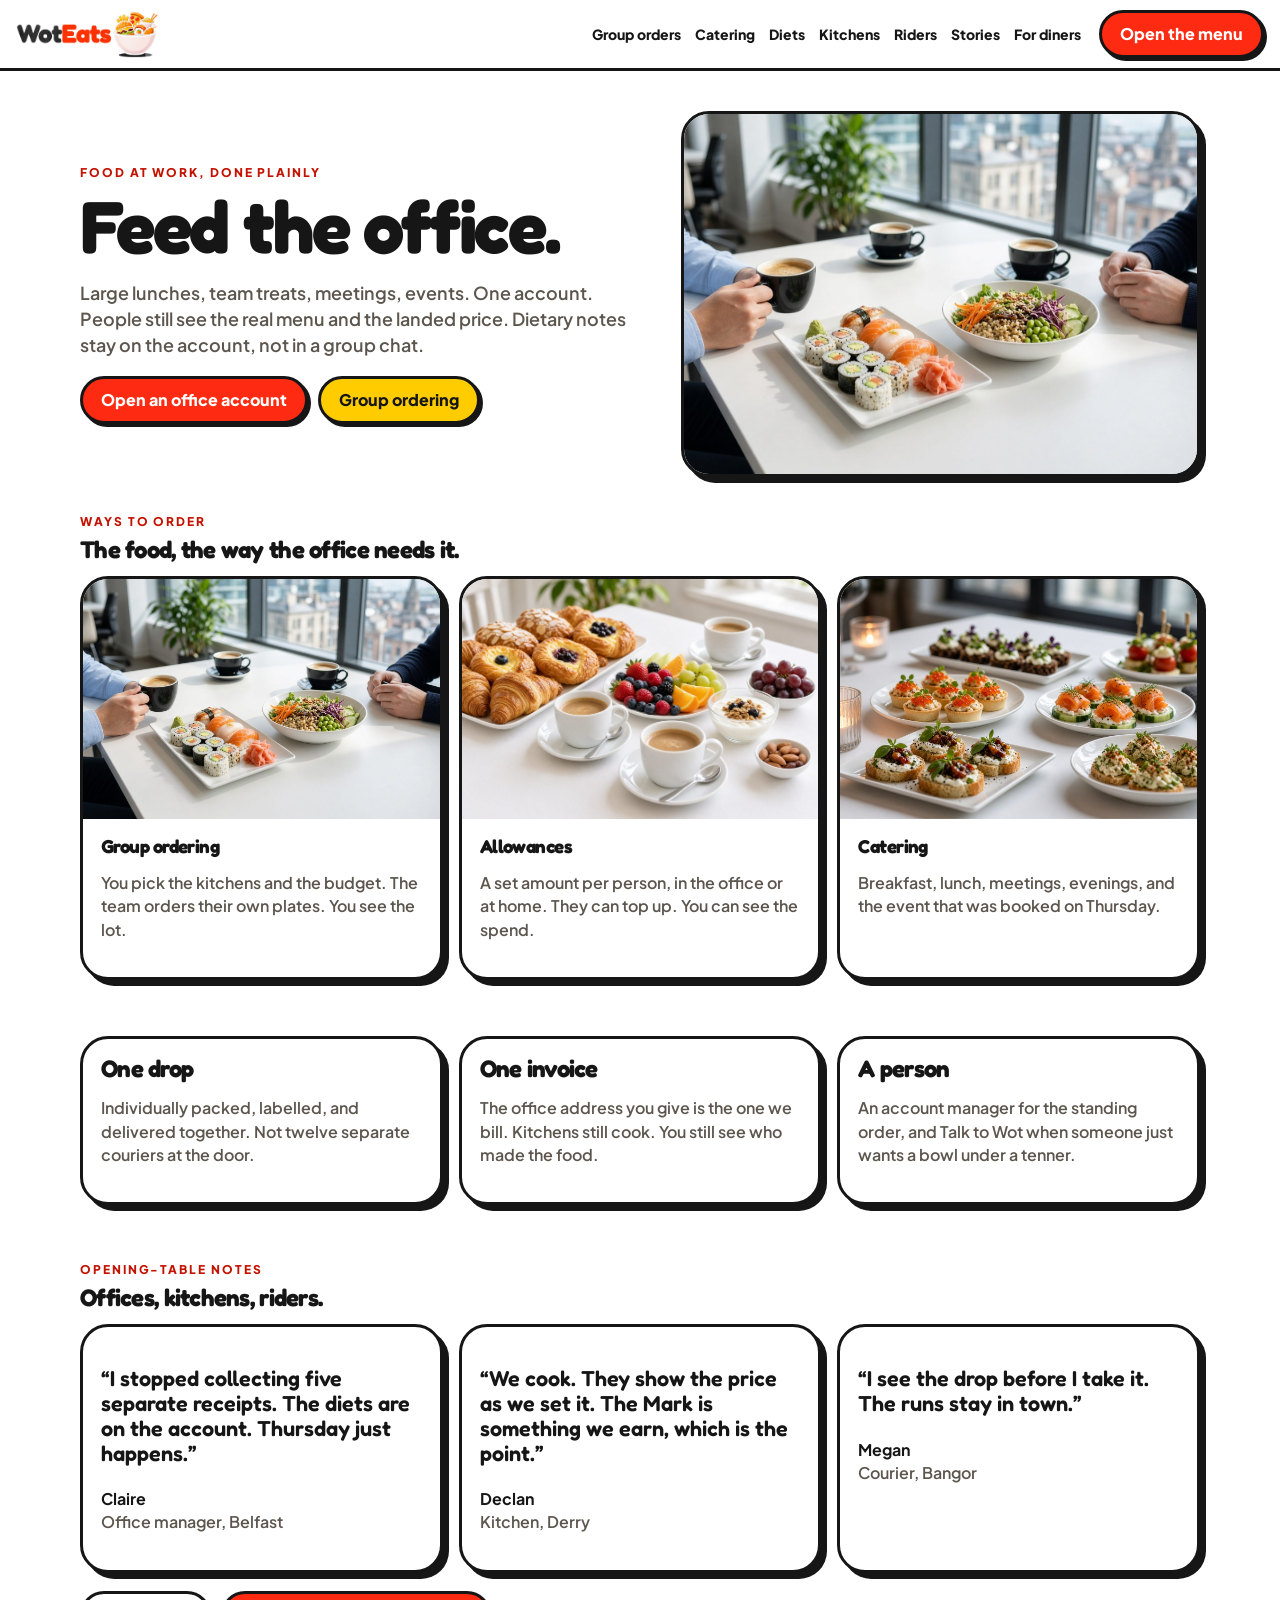
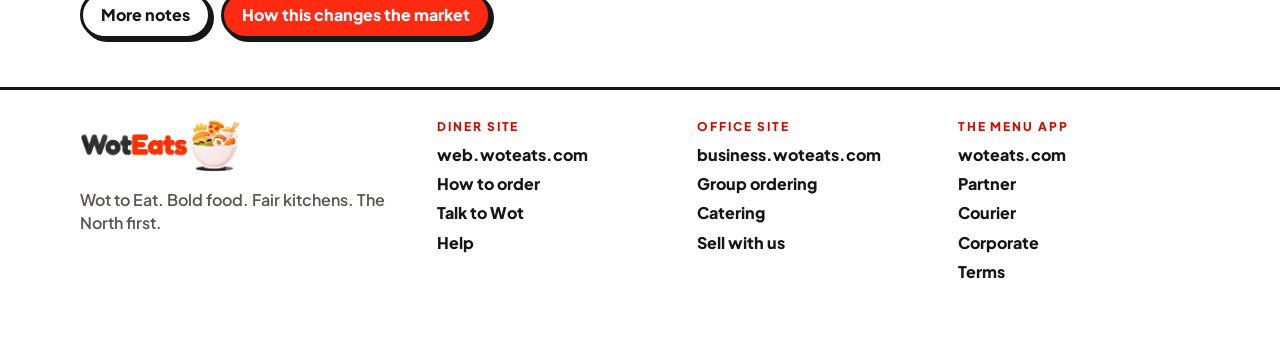
==== index.html @ 5404f60b "Open the WotEats marketing site." ====
<!doctype html>
<html lang="en-GB">
<head>
<meta charset="utf-8">
<meta name="viewport" content="width=device-width, initial-scale=1">
<title>WotEats for the office — WotEats</title>
<meta name="description" content="Group ordering, allowances, and catering from independent kitchens. One account. One invoice. Diets kept.">
<link rel="icon" href="img/favicon.png">
<link rel="preconnect" href="https://fonts.googleapis.com">
<link href="https://fonts.googleapis.com/css2?family=Fredoka:wght@600;700&family=Plus+Jakarta+Sans:wght@500;600;700;800&display=swap" rel="stylesheet">
<link rel="stylesheet" href="styles.css">
</head>
<body>
<header class="bar">
  <a href="https://business.woteats.com" aria-label="WotEats home"><img src="img/logo.png" alt="WotEats"></a>
  <nav>
    <a href="group.html">Group orders</a><a href="catering.html">Catering</a><a href="diets.html">Diets</a><a href="kitchens.html">Kitchens</a><a href="riders.html">Riders</a><a href="stories.html">Stories</a>
    <a href="https://web.woteats.com">For diners</a>
  </nav>
  <a class="btn" href="https://woteats.com">Open the menu</a>
</header>
<main class="wrap">

<section class="hero">
  <div>
    <p class="kicker">Food at work, done plainly</p>
    <h1>Feed the office.</h1>
    <p class="lede">Large lunches, team treats, meetings, events. One account. People still see the real menu and the landed price. Dietary notes stay on the account, not in a group chat.</p>
    <div class="row">
      <a class="btn" href="https://woteats.com/corporate">Open an office account</a>
      <a class="btn yolk" href="group.html">Group ordering</a>
    </div>
  </div>
  <div class="card"><img class="photo" style="height:360px" src="img/office.jpg" alt="An office lunch on a white table"></div>
</section>
<section>
  <p class="kicker">Ways to order</p>
  <h2>The food, the way the office needs it.</h2>
  <div style="height:14px"></div>
  <div class="grid3"><article class="card"><img class="photo" src="img/office.jpg" alt=""><div class="pad"><h3>Group ordering</h3><p class="muted">You pick the kitchens and the budget. The team orders their own plates. You see the lot.</p></div></article><article class="card"><img class="photo" src="img/breakfast.jpg" alt=""><div class="pad"><h3>Allowances</h3><p class="muted">A set amount per person, in the office or at home. They can top up. You can see the spend.</p></div></article><article class="card"><img class="photo" src="img/canapes.jpg" alt=""><div class="pad"><h3>Catering</h3><p class="muted">Breakfast, lunch, meetings, evenings, and the event that was booked on Thursday.</p></div></article></div>
</section>
<section class="grid3">
  <article class="card"><div class="pad"><h2>One drop</h2><p class="muted">Individually packed, labelled, and delivered together. Not twelve separate couriers at the door.</p></div></article>
  <article class="card"><div class="pad"><h2>One invoice</h2><p class="muted">The office address you give is the one we bill. Kitchens still cook. You still see who made the food.</p></div></article>
  <article class="card"><div class="pad"><h2>A person</h2><p class="muted">An account manager for the standing order, and Talk to Wot when someone just wants a bowl under a tenner.</p></div></article>
</section>
<section>
  <p class="kicker">Opening-table notes</p>
  <h2>Offices, kitchens, riders.</h2>
  <div style="height:14px"></div>
  <div class="grid3"><article class="card"><div class="pad"><p class="quote">“I stopped collecting five separate receipts. The diets are on the account. Thursday just happens.”</p><p><strong>Claire</strong><br><span class="muted">Office manager, Belfast</span></p></div></article><article class="card"><div class="pad"><p class="quote">“We cook. They show the price as we set it. The Mark is something we earn, which is the point.”</p><p><strong>Declan</strong><br><span class="muted">Kitchen, Derry</span></p></div></article><article class="card"><div class="pad"><p class="quote">“I see the drop before I take it. The runs stay in town.”</p><p><strong>Megan</strong><br><span class="muted">Courier, Bangor</span></p></div></article></div>
  <div class="row"><a class="btn ghost" href="stories.html">More notes</a><a class="btn" href="market.html">How this changes the market</a></div>
</section>

</main>
<footer>
  <div class="wrap foot">
    <div>
      <img src="img/logo.png" alt="" style="height:54px">
      <p class="muted">Wot to Eat. Bold food. Fair kitchens. The North first.</p>
    </div>
    <div>
      <p class="kicker">Diner site</p>
      <a href="https://web.woteats.com">web.woteats.com</a>
      <a href="https://web.woteats.com/order.html">How to order</a>
      <a href="https://web.woteats.com/wot.html">Talk to Wot</a>
      <a href="https://web.woteats.com/help.html">Help</a>
    </div>
    <div>
      <p class="kicker">Office site</p>
      <a href="https://business.woteats.com">business.woteats.com</a>
      <a href="https://business.woteats.com/group.html">Group ordering</a>
      <a href="https://business.woteats.com/catering.html">Catering</a>
      <a href="https://business.woteats.com/kitchens.html">Sell with us</a>
    </div>
    <div>
      <p class="kicker">The menu app</p>
      <a href="https://woteats.com">woteats.com</a>
      <a href="https://woteats.com/partner">Partner</a>
      <a href="https://woteats.com/courier">Courier</a>
      <a href="https://woteats.com/corporate">Corporate</a>
      <a href="https://woteats.com/terms">Terms</a>
    </div>
  </div>
</footer>
</body>
</html>
---- styles.css ----
:root { --ink:#161616; --tomato:#ff2a12; --yolk:#ffcc00; --muted:#5c564e; --card:#fff; }
* { box-sizing: border-box; }
html { scroll-behavior: smooth; }
body { margin:0; background:#fff; color:var(--ink); font-family:"Plus Jakarta Sans","Avenir Next","Segoe UI",sans-serif; font-weight:600; line-height:1.45; }
h1,h2,h3,h4 { font-family:Fredoka,"Plus Jakarta Sans",sans-serif; font-weight:700; letter-spacing:-0.03em; line-height:.98; margin:0; }
img { max-width:100%; display:block; }
a { color:inherit; }
.wrap { width:min(1120px, calc(100% - 32px)); margin:0 auto; }
.bar { position:sticky; top:0; z-index:20; background:#fff; border-bottom:3px solid var(--ink); display:flex; gap:18px; align-items:center; padding:10px 16px; }
.bar img { height:48px; width:auto; }
nav { display:flex; flex-wrap:wrap; gap:8px 14px; font-size:14px; font-weight:800; margin-left:auto; }
nav a { text-decoration:none; }
nav a:hover { color:var(--tomato); }
.btn { display:inline-flex; align-items:center; justify-content:center; min-height:48px; padding:0 18px; border-radius:999px; border:3px solid var(--ink); background:var(--tomato); color:#fff; font-weight:800; text-decoration:none; box-shadow:3px 3px 0 var(--ink); }
.btn.yolk { background:var(--yolk); color:var(--ink); }
.btn.ink { background:var(--ink); color:#fff; }
.btn.ghost { background:#fff; color:var(--ink); }
.hero { display:grid; grid-template-columns:1.05fr .95fr; gap:28px; align-items:center; padding:40px 0 8px; }
.kicker { font-size:12px; font-weight:800; letter-spacing:.16em; text-transform:uppercase; color:#c41200; margin:0 0 8px; }
h1 { font-size:clamp(2.6rem, 6vw, 4.6rem); }
.lede { font-size:1.12rem; color:var(--muted); max-width:40rem; }
.row { display:flex; flex-wrap:wrap; gap:10px; margin-top:18px; }
.card { border:3px solid var(--ink); border-radius:28px; background:#fff; box-shadow:6px 6px 0 var(--ink); overflow:hidden; }
.pad { padding:18px 18px 20px; }
.photo { width:100%; height:240px; object-fit:cover; background:#f6f1ea; }
.grid2 { display:grid; grid-template-columns:1fr 1fr; gap:16px; }
.grid3 { display:grid; grid-template-columns:repeat(3,1fr); gap:16px; }
section { padding:28px 0; }
.search { display:flex; gap:8px; margin-top:18px; background:#fff; border:3px solid var(--ink); border-radius:999px; padding:6px; box-shadow:4px 4px 0 var(--yolk); }
.search input { flex:1; border:0; min-height:44px; padding:0 14px; font:inherit; font-weight:700; outline:none; background:transparent; }
.search button { border:0; }
.quote { font-family:Fredoka,sans-serif; font-size:1.35rem; line-height:1.15; }
.muted { color:var(--muted); }
.steps { counter-reset:step; display:grid; gap:12px; }
.steps li { list-style:none; border:3px solid var(--ink); border-radius:22px; padding:14px 14px 14px 64px; position:relative; background:#fff; }
.steps { margin:0; padding:0; }
.steps li::before { counter-increment:step; content:counter(step); position:absolute; left:12px; top:12px; width:38px; height:38px; border-radius:50%; background:var(--yolk); border:3px solid var(--ink); display:grid; place-items:center; font-family:Fredoka,sans-serif; font-weight:700; }
footer { border-top:3px solid var(--ink); margin-top:20px; padding:28px 0 48px; }
.foot { display:grid; grid-template-columns:1.4fr 1fr 1fr 1fr; gap:18px; }
.foot a { display:block; text-decoration:none; font-weight:800; margin:6px 0; }
.foot a:hover { color:var(--tomato); }
.pill { display:inline-block; border:2px solid var(--ink); border-radius:999px; padding:4px 10px; font-size:13px; font-weight:800; background:var(--yolk); }
table { width:100%; border-collapse:separate; border-spacing:0; }
th,td { text-align:left; padding:12px; border-bottom:2px solid #16161622; vertical-align:top; }
form.ask { display:grid; gap:10px; }
label { font-size:14px; font-weight:800; display:grid; gap:4px; }
input,select,textarea { min-height:48px; border:3px solid var(--ink); border-radius:16px; padding:8px 12px; font:inherit; font-weight:700; background:#fff; }
textarea { min-height:110px; }
@media (max-width:860px) {
  .hero,.grid2,.grid3,.foot { grid-template-columns:1fr; }
  .bar { flex-wrap:wrap; }
  nav { margin-left:0; width:100%; }
  .photo { height:200px; }
}
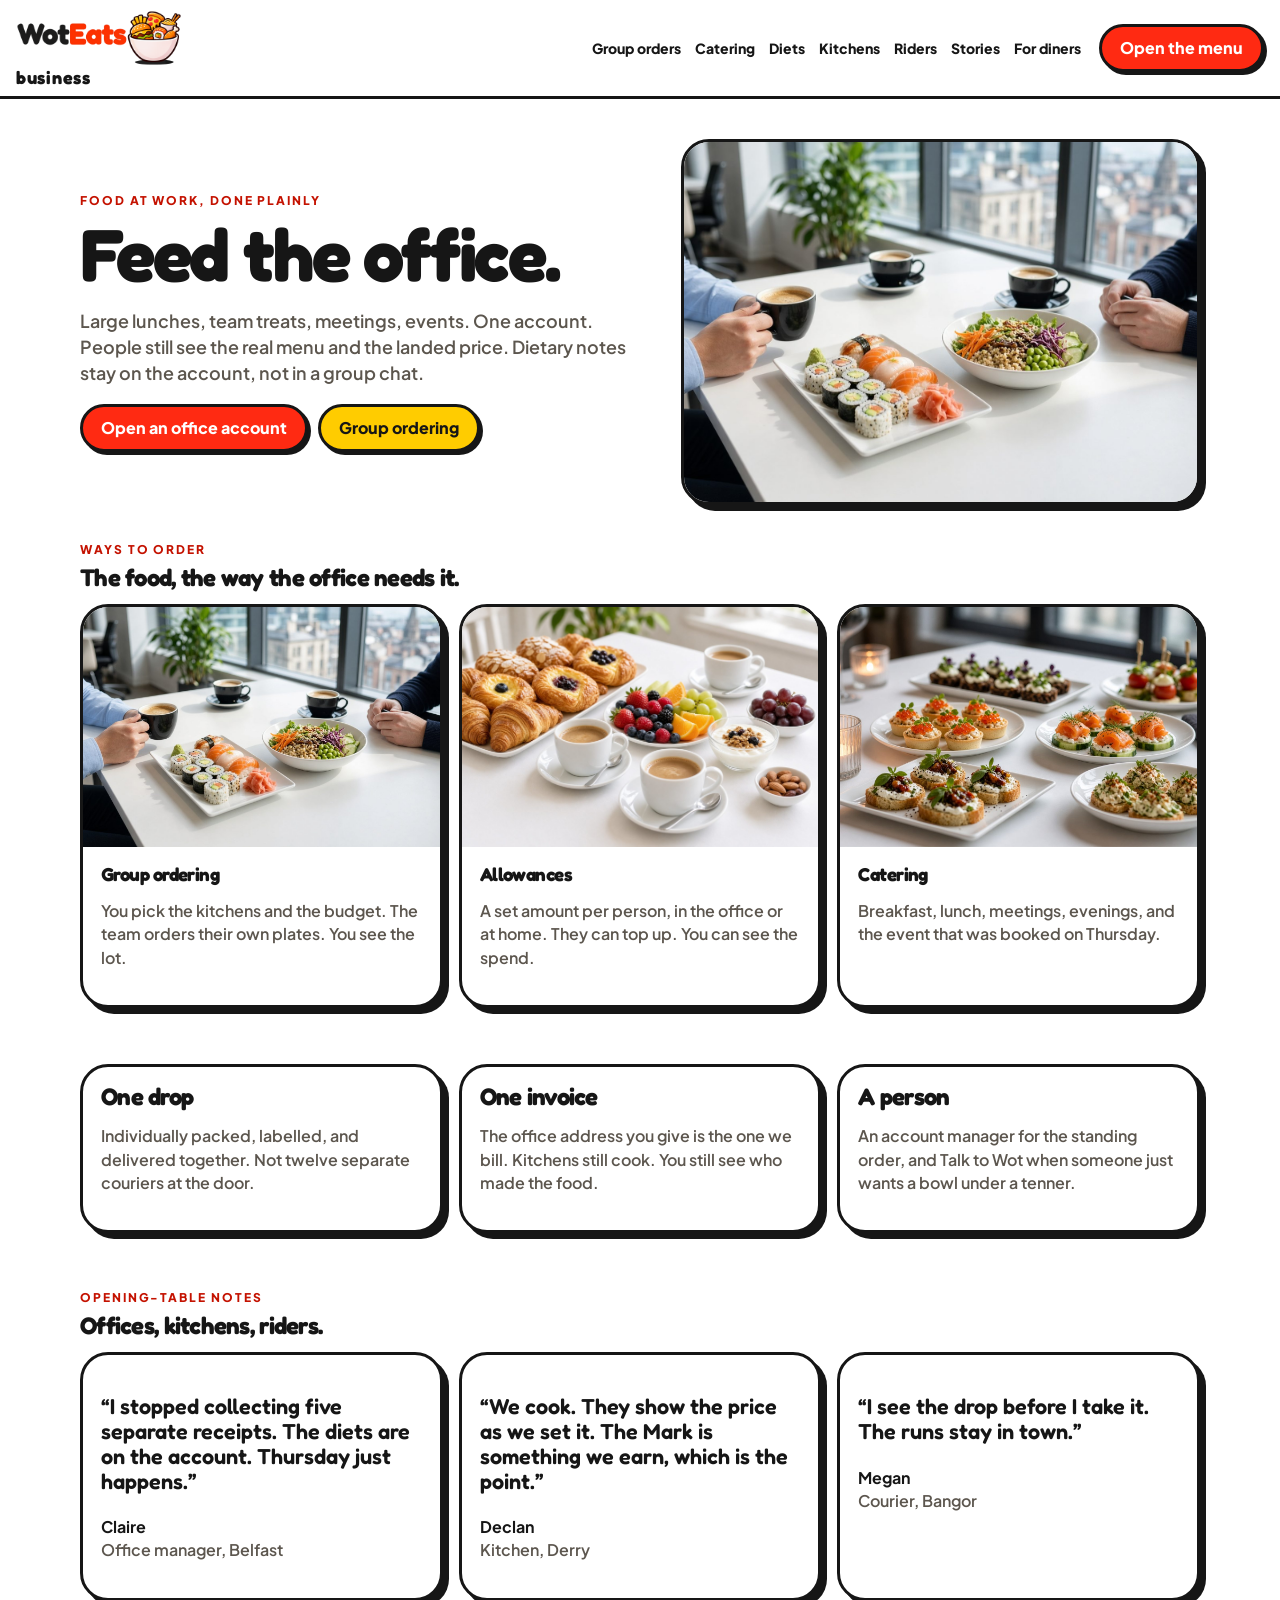
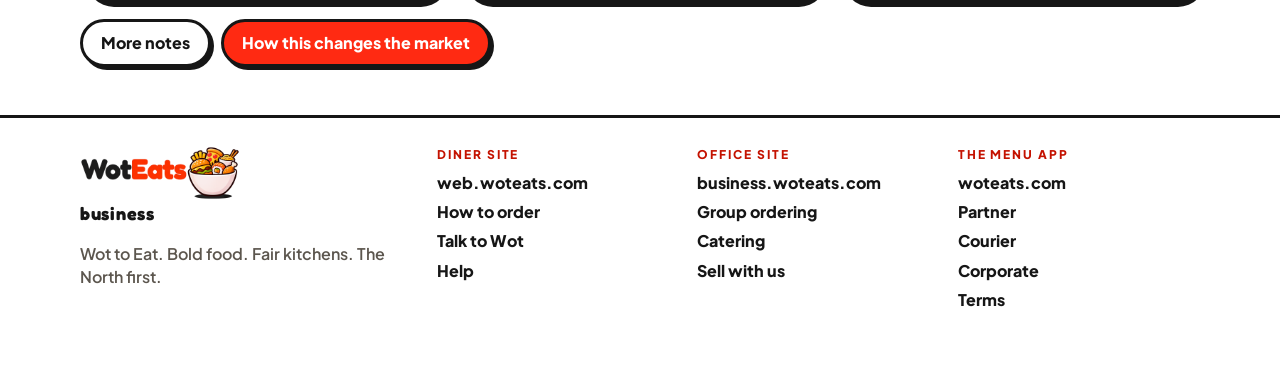
==== commit bab56cf1: "Make the WotEats business name readable on the white page." ====
--- a/index.html
+++ b/index.html
@@ -12,7 +12,7 @@
 </head>
 <body>
 <header class="bar">
-  <a href="https://business.woteats.com" aria-label="WotEats home"><img src="img/logo.png" alt="WotEats"></a>
+  <a class="brand" href="https://business.woteats.com" aria-label="WotEats business"><img src="img/logo.png" alt="WotEats"><span>business</span></a>
   <nav>
     <a href="group.html">Group orders</a><a href="catering.html">Catering</a><a href="diets.html">Diets</a><a href="kitchens.html">Kitchens</a><a href="riders.html">Riders</a><a href="stories.html">Stories</a>
     <a href="https://web.woteats.com">For diners</a>
@@ -56,7 +56,7 @@
 <footer>
   <div class="wrap foot">
     <div>
-      <img src="img/logo.png" alt="" style="height:54px">
+      <img src="img/logo.png" alt="WotEats" style="height:54px"><span class="biz">business</span>
       <p class="muted">Wot to Eat. Bold food. Fair kitchens. The North first.</p>
     </div>
     <div>
--- a/styles.css
+++ b/styles.css
@@ -8,7 +8,10 @@
 a { color:inherit; }
 .wrap { width:min(1120px, calc(100% - 32px)); margin:0 auto; }
 .bar { position:sticky; top:0; z-index:20; background:#fff; border-bottom:3px solid var(--ink); display:flex; gap:18px; align-items:center; padding:10px 16px; }
-.bar img { height:48px; width:auto; }
+.brand { display:flex; flex-direction:column; align-items:flex-start; text-decoration:none; line-height:1; }
+.brand img, .bar img { height:56px; width:auto; }
+.brand span, .biz { font-family:Fredoka,sans-serif; font-weight:700; font-size:18px; letter-spacing:0.04em; color:#161616; margin-top:2px; }
+
 nav { display:flex; flex-wrap:wrap; gap:8px 14px; font-size:14px; font-weight:800; margin-left:auto; }
 nav a { text-decoration:none; }
 nav a:hover { color:var(--tomato); }
